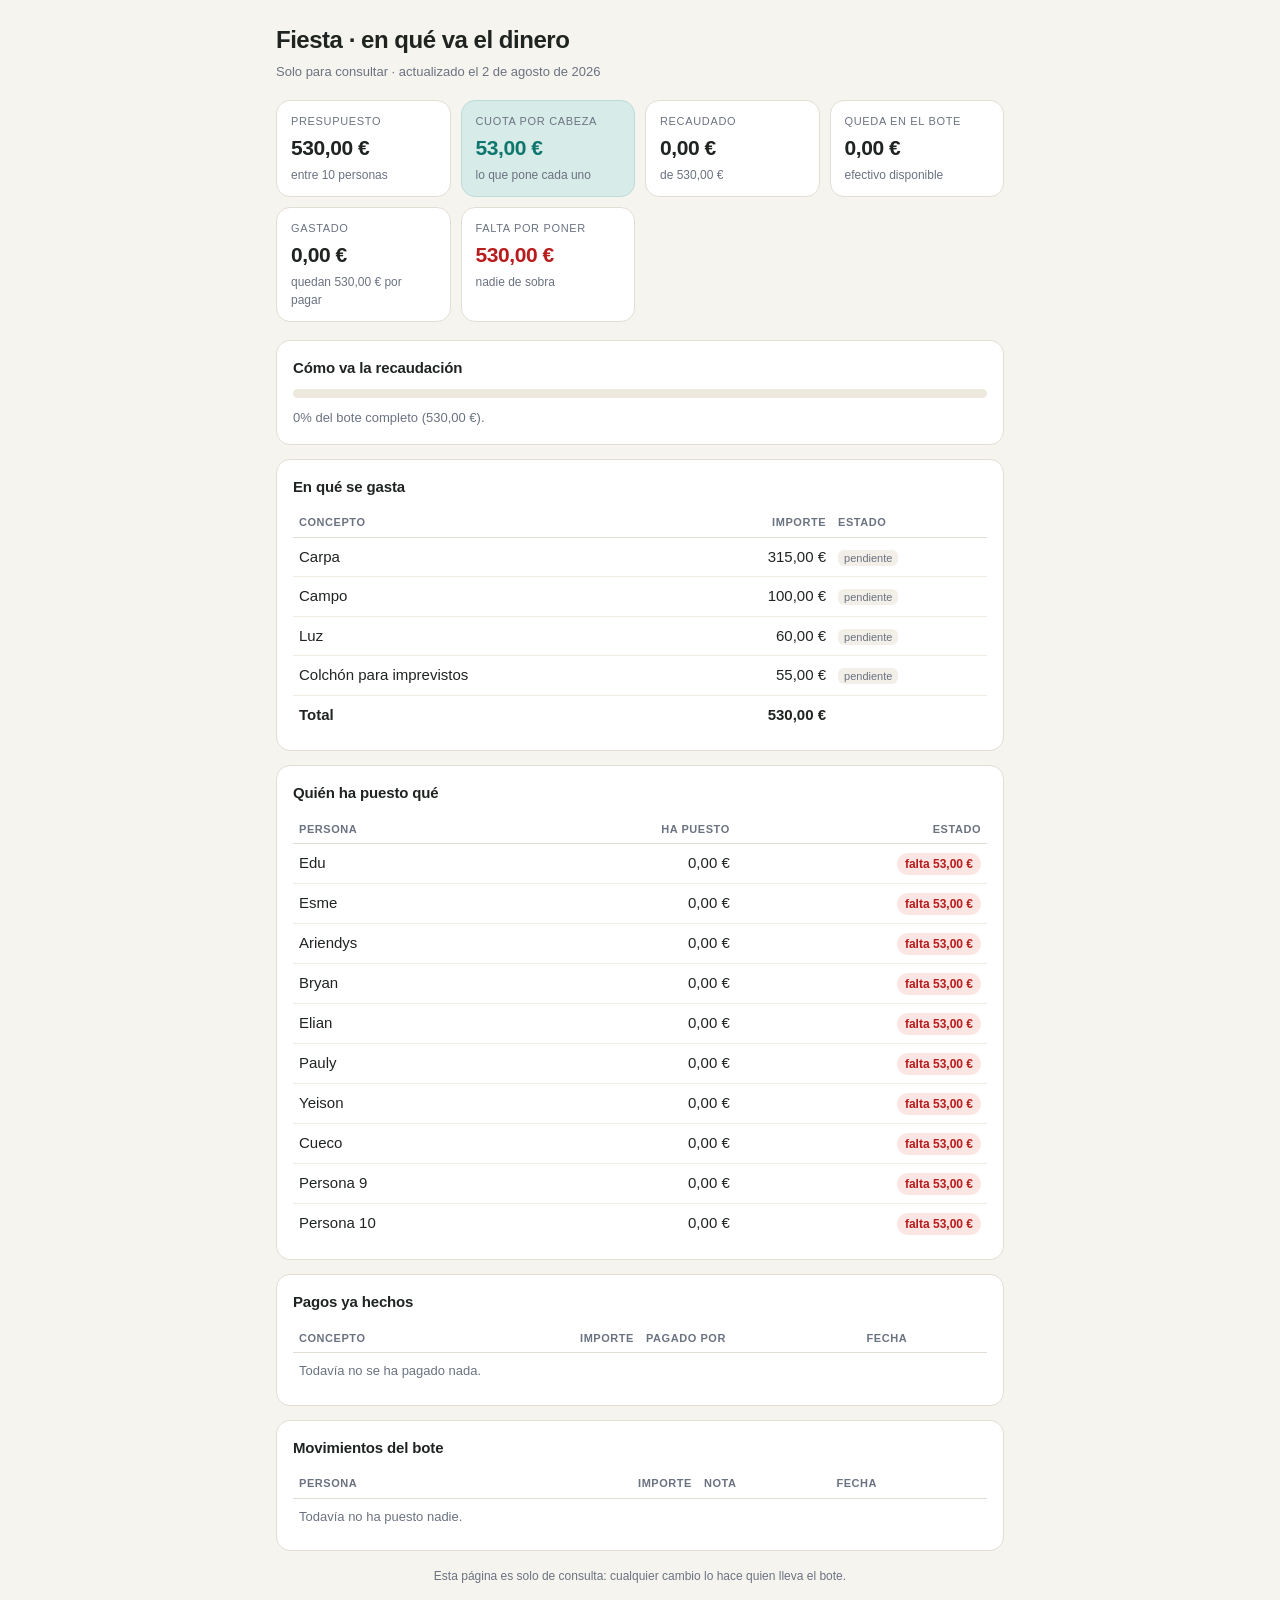
==== index.html @ ffa12d8e "Bote de la fiesta: pagina publica" ====
<!DOCTYPE html>
<html lang="es"><head><meta charset="utf-8">
<meta name="viewport" content="width=device-width, initial-scale=1">
<meta http-equiv="refresh" content="300">
<meta name="theme-color" content="#0f766e">
<title>Fiesta · en qué va el dinero</title>
<style>
:root{--bg:#f6f4ef;--card:#fff;--ink:#1f2421;--muted:#6b7280;--line:#e3ded4;--accent:#0f766e;--accent-soft:#d7ece9;
--warn:#b45309;--warn-soft:#fdf0dc;--bad:#b91c1c;--bad-soft:#fbe6e4;--good:#15803d;--good-soft:#e2f2e6}
*{box-sizing:border-box}
body{margin:0;background:var(--bg);color:var(--ink);font:15px/1.5 -apple-system,BlinkMacSystemFont,"Segoe UI",Roboto,Helvetica,Arial,sans-serif;-webkit-text-size-adjust:100%}
.wrap{max-width:760px;margin:0 auto;padding:22px 16px 60px}
h1{margin:0 0 4px;font-size:24px;letter-spacing:-.02em}
.sub{margin:0;color:var(--muted);font-size:13px}
.cards{display:grid;grid-template-columns:repeat(auto-fit,minmax(140px,1fr));gap:10px;margin:18px 0}
.stat{background:var(--card);border:1px solid var(--line);border-radius:14px;padding:12px 14px}
.stat .lbl{font-size:11px;text-transform:uppercase;letter-spacing:.06em;color:var(--muted)}
.stat .val{font-size:21px;font-weight:650;margin-top:3px;letter-spacing:-.02em;font-variant-numeric:tabular-nums}
.stat .s{font-size:12px;color:var(--muted);margin-top:2px}
.stat.hi{background:var(--accent-soft);border-color:#bcdcd7}.stat.hi .val{color:var(--accent)}
section{background:var(--card);border:1px solid var(--line);border-radius:14px;padding:16px;margin-bottom:14px}
h2{margin:0 0 10px;font-size:15px;letter-spacing:-.01em}
table{width:100%;border-collapse:collapse;font-variant-numeric:tabular-nums}
th{font-size:11px;text-transform:uppercase;letter-spacing:.05em;color:var(--muted);text-align:left;font-weight:600;padding:6px 6px;border-bottom:1px solid var(--line)}
td{padding:8px 6px;border-bottom:1px solid #f0ece4}tr:last-child td{border-bottom:none}
.num{text-align:right}.fecha{color:var(--muted);font-size:13px}
.pill{display:inline-block;padding:2px 8px;border-radius:99px;font-size:12px;font-weight:600}
.pill.ok{background:var(--good-soft);color:var(--good)}.pill.debe{background:var(--bad-soft);color:var(--bad)}
.pill.sobra{background:var(--warn-soft);color:var(--warn)}
.tag{font-size:11px;color:var(--muted);background:#f2efe8;border-radius:6px;padding:2px 6px}
.empty{color:var(--muted);font-size:13px}
.bar{height:9px;background:#eee9df;border-radius:99px;overflow:hidden;margin:4px 0 10px}
.bar > i{display:block;height:100%;background:var(--accent);border-radius:99px}
.foot{color:var(--muted);font-size:12px;text-align:center;margin-top:16px}
</style></head><body><div class="wrap">
<h1>Fiesta · en qué va el dinero</h1>
<p class="sub">Solo para consultar · actualizado el 2 de agosto de 2026</p>

<div class="cards">
  <div class="stat"><div class="lbl">Presupuesto</div><div class="val">530,00 €</div><div class="s">entre 10 personas</div></div>
  <div class="stat hi"><div class="lbl">Cuota por cabeza</div><div class="val">53,00 €</div><div class="s">lo que pone cada uno</div></div>
  <div class="stat"><div class="lbl">Recaudado</div><div class="val">0,00 €</div><div class="s">de 530,00 €</div></div>
  <div class="stat"><div class="lbl">Queda en el bote</div><div class="val">0,00 €</div><div class="s">efectivo disponible</div></div>
  <div class="stat"><div class="lbl">Gastado</div><div class="val">0,00 €</div><div class="s">quedan 530,00 € por pagar</div></div>
  <div class="stat"><div class="lbl">Falta por poner</div><div class="val" style="color:var(--bad)">530,00 €</div><div class="s">nadie de sobra</div></div>
</div>

<section>
  <h2>Cómo va la recaudación</h2>
  <div class="bar"><i style="width:0%"></i></div>
  <p class="sub">0% del bote completo (530,00 €).</p>
</section>

<section><h2>En qué se gasta</h2>
<table><thead><tr><th>Concepto</th><th class="num">Importe</th><th>Estado</th></tr></thead><tbody><tr><td>Carpa</td><td class="num">315,00 €</td><td><span class="tag">pendiente</span></td></tr><tr><td>Campo</td><td class="num">100,00 €</td><td><span class="tag">pendiente</span></td></tr><tr><td>Luz</td><td class="num">60,00 €</td><td><span class="tag">pendiente</span></td></tr><tr><td>Colchón para imprevistos</td><td class="num">55,00 €</td><td><span class="tag">pendiente</span></td></tr>
<tr><td style="font-weight:650">Total</td><td class="num" style="font-weight:650">530,00 €</td><td></td></tr></tbody></table></section>

<section><h2>Quién ha puesto qué</h2>
<table><thead><tr><th>Persona</th><th class="num">Ha puesto</th><th class="num">Estado</th></tr></thead><tbody><tr><td>Edu</td><td class="num">0,00 €</td><td class="num"><span class="pill debe">falta 53,00 €</span></td></tr><tr><td>Esme</td><td class="num">0,00 €</td><td class="num"><span class="pill debe">falta 53,00 €</span></td></tr><tr><td>Ariendys</td><td class="num">0,00 €</td><td class="num"><span class="pill debe">falta 53,00 €</span></td></tr><tr><td>Bryan</td><td class="num">0,00 €</td><td class="num"><span class="pill debe">falta 53,00 €</span></td></tr><tr><td>Elian</td><td class="num">0,00 €</td><td class="num"><span class="pill debe">falta 53,00 €</span></td></tr><tr><td>Pauly</td><td class="num">0,00 €</td><td class="num"><span class="pill debe">falta 53,00 €</span></td></tr><tr><td>Yeison</td><td class="num">0,00 €</td><td class="num"><span class="pill debe">falta 53,00 €</span></td></tr><tr><td>Cueco</td><td class="num">0,00 €</td><td class="num"><span class="pill debe">falta 53,00 €</span></td></tr><tr><td>Persona 9</td><td class="num">0,00 €</td><td class="num"><span class="pill debe">falta 53,00 €</span></td></tr><tr><td>Persona 10</td><td class="num">0,00 €</td><td class="num"><span class="pill debe">falta 53,00 €</span></td></tr></tbody></table></section>

<section><h2>Pagos ya hechos</h2>
<table><thead><tr><th>Concepto</th><th class="num">Importe</th><th>Pagado por</th><th>Fecha</th></tr></thead><tbody><tr><td colspan="4" class="empty">Todavía no se ha pagado nada.</td></tr></tbody></table></section>

<section><h2>Movimientos del bote</h2>
<table><thead><tr><th>Persona</th><th class="num">Importe</th><th>Nota</th><th>Fecha</th></tr></thead><tbody><tr><td colspan="4" class="empty">Todavía no ha puesto nadie.</td></tr></tbody></table></section>

<p class="foot">Esta página es solo de consulta: cualquier cambio lo hace quien lleva el bote.</p>
</div></body></html>
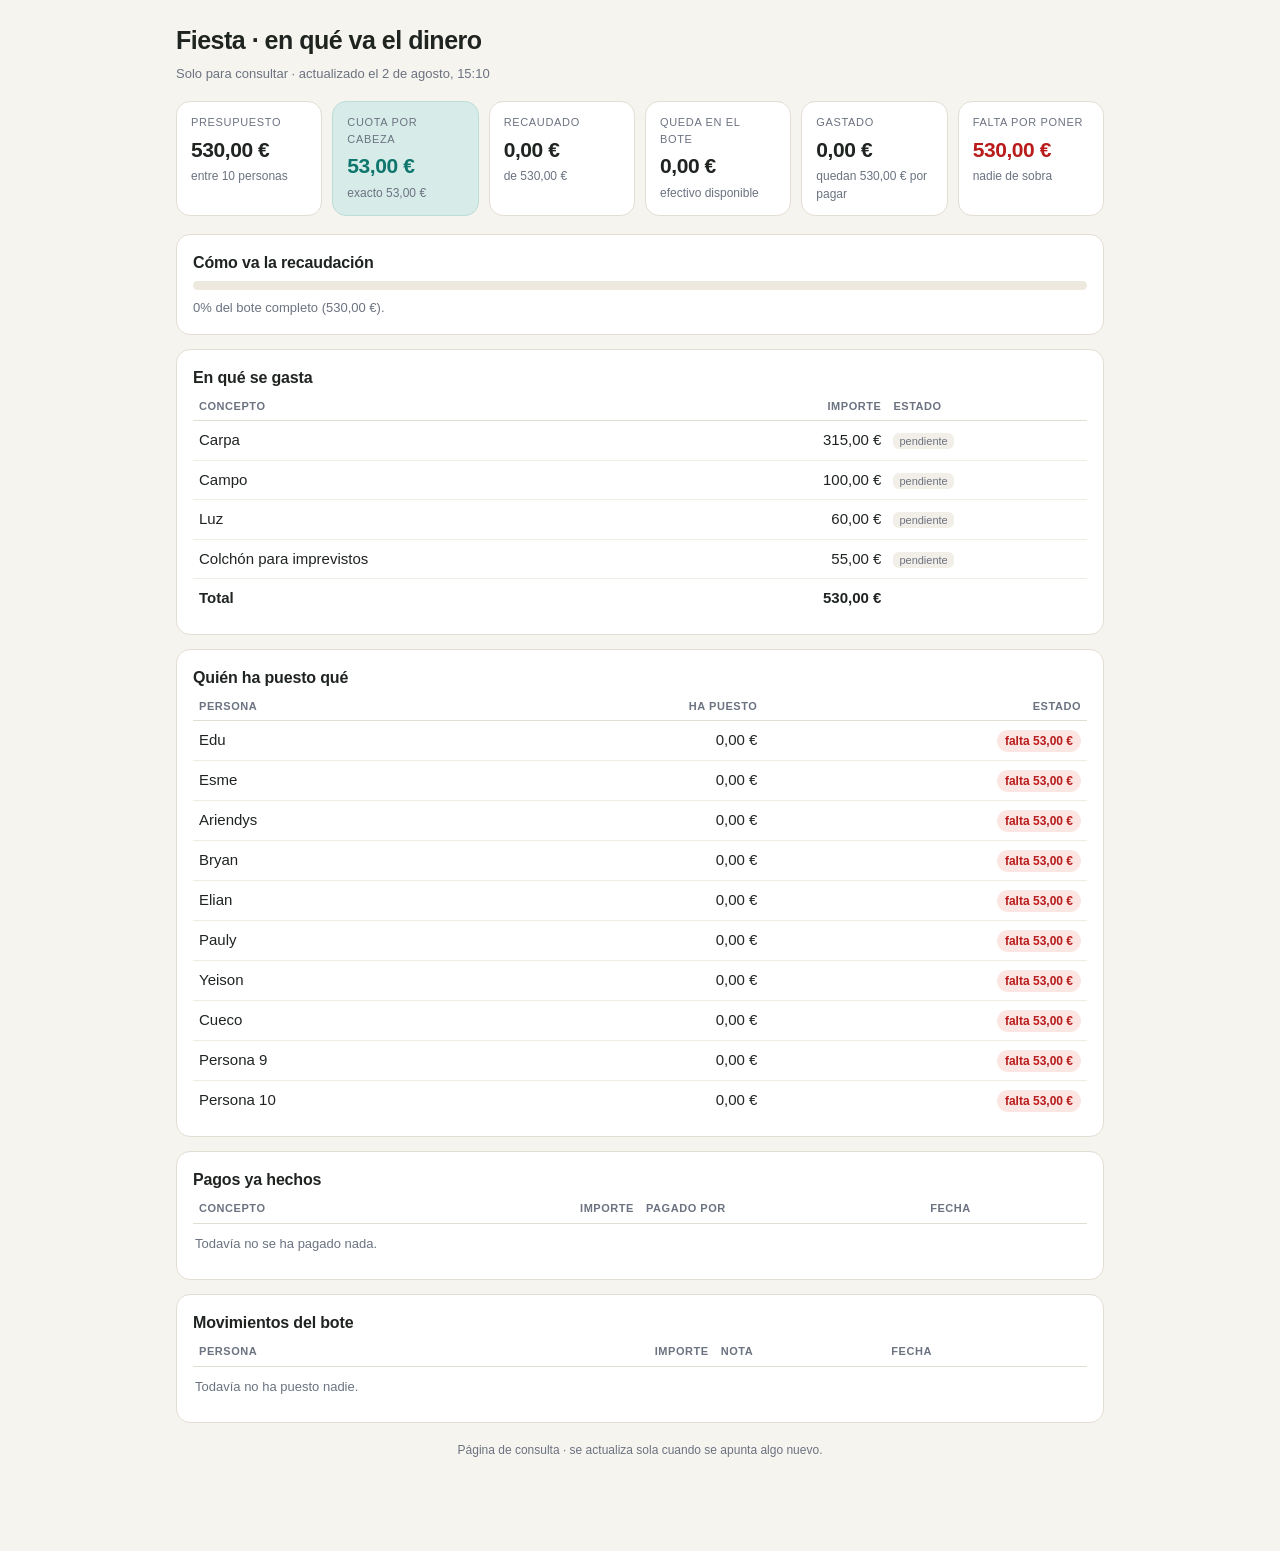
==== commit df9193bf: "Panel de control con publicacion directa + pagina publica dinamica" ====
--- a/index.html
+++ b/index.html
@@ -1,68 +1,89 @@
 <!DOCTYPE html>
-<html lang="es"><head><meta charset="utf-8">
+<html lang="es">
+<head>
+<meta charset="utf-8">
 <meta name="viewport" content="width=device-width, initial-scale=1">
-<meta http-equiv="refresh" content="300">
 <meta name="theme-color" content="#0f766e">
 <title>Fiesta · en qué va el dinero</title>
-<style>
-:root{--bg:#f6f4ef;--card:#fff;--ink:#1f2421;--muted:#6b7280;--line:#e3ded4;--accent:#0f766e;--accent-soft:#d7ece9;
---warn:#b45309;--warn-soft:#fdf0dc;--bad:#b91c1c;--bad-soft:#fbe6e4;--good:#15803d;--good-soft:#e2f2e6}
-*{box-sizing:border-box}
-body{margin:0;background:var(--bg);color:var(--ink);font:15px/1.5 -apple-system,BlinkMacSystemFont,"Segoe UI",Roboto,Helvetica,Arial,sans-serif;-webkit-text-size-adjust:100%}
-.wrap{max-width:760px;margin:0 auto;padding:22px 16px 60px}
-h1{margin:0 0 4px;font-size:24px;letter-spacing:-.02em}
-.sub{margin:0;color:var(--muted);font-size:13px}
-.cards{display:grid;grid-template-columns:repeat(auto-fit,minmax(140px,1fr));gap:10px;margin:18px 0}
-.stat{background:var(--card);border:1px solid var(--line);border-radius:14px;padding:12px 14px}
-.stat .lbl{font-size:11px;text-transform:uppercase;letter-spacing:.06em;color:var(--muted)}
-.stat .val{font-size:21px;font-weight:650;margin-top:3px;letter-spacing:-.02em;font-variant-numeric:tabular-nums}
-.stat .s{font-size:12px;color:var(--muted);margin-top:2px}
-.stat.hi{background:var(--accent-soft);border-color:#bcdcd7}.stat.hi .val{color:var(--accent)}
-section{background:var(--card);border:1px solid var(--line);border-radius:14px;padding:16px;margin-bottom:14px}
-h2{margin:0 0 10px;font-size:15px;letter-spacing:-.01em}
-table{width:100%;border-collapse:collapse;font-variant-numeric:tabular-nums}
-th{font-size:11px;text-transform:uppercase;letter-spacing:.05em;color:var(--muted);text-align:left;font-weight:600;padding:6px 6px;border-bottom:1px solid var(--line)}
-td{padding:8px 6px;border-bottom:1px solid #f0ece4}tr:last-child td{border-bottom:none}
-.num{text-align:right}.fecha{color:var(--muted);font-size:13px}
-.pill{display:inline-block;padding:2px 8px;border-radius:99px;font-size:12px;font-weight:600}
-.pill.ok{background:var(--good-soft);color:var(--good)}.pill.debe{background:var(--bad-soft);color:var(--bad)}
-.pill.sobra{background:var(--warn-soft);color:var(--warn)}
-.tag{font-size:11px;color:var(--muted);background:#f2efe8;border-radius:6px;padding:2px 6px}
-.empty{color:var(--muted);font-size:13px}
-.bar{height:9px;background:#eee9df;border-radius:99px;overflow:hidden;margin:4px 0 10px}
-.bar > i{display:block;height:100%;background:var(--accent);border-radius:99px}
-.foot{color:var(--muted);font-size:12px;text-align:center;margin-top:16px}
-</style></head><body><div class="wrap">
-<h1>Fiesta · en qué va el dinero</h1>
-<p class="sub">Solo para consultar · actualizado el 2 de agosto de 2026</p>
+<link rel="stylesheet" href="estilo.css">
+</head>
+<body>
+<div class="wrap">
+  <h1>Fiesta · en qué va el dinero</h1>
+  <p class="sub" id="cabecera">Cargando…</p>
 
-<div class="cards">
-  <div class="stat"><div class="lbl">Presupuesto</div><div class="val">530,00 €</div><div class="s">entre 10 personas</div></div>
-  <div class="stat hi"><div class="lbl">Cuota por cabeza</div><div class="val">53,00 €</div><div class="s">lo que pone cada uno</div></div>
-  <div class="stat"><div class="lbl">Recaudado</div><div class="val">0,00 €</div><div class="s">de 530,00 €</div></div>
-  <div class="stat"><div class="lbl">Queda en el bote</div><div class="val">0,00 €</div><div class="s">efectivo disponible</div></div>
-  <div class="stat"><div class="lbl">Gastado</div><div class="val">0,00 €</div><div class="s">quedan 530,00 € por pagar</div></div>
-  <div class="stat"><div class="lbl">Falta por poner</div><div class="val" style="color:var(--bad)">530,00 €</div><div class="s">nadie de sobra</div></div>
+  <div class="cards" id="cards"></div>
+
+  <section>
+    <h2>Cómo va la recaudación</h2>
+    <div class="bar"><i id="barra" style="width:0%"></i></div>
+    <p class="sub" id="pctTxt"></p>
+  </section>
+
+  <section>
+    <h2>En qué se gasta</h2>
+    <div class="tblwrap"><table id="tPresu"></table></div>
+  </section>
+
+  <section>
+    <h2>Quién ha puesto qué</h2>
+    <div class="tblwrap"><table id="tPersonas"></table></div>
+  </section>
+
+  <section>
+    <h2>Pagos ya hechos</h2>
+    <div class="tblwrap"><table id="tGastos"></table></div>
+  </section>
+
+  <section>
+    <h2>Movimientos del bote</h2>
+    <div class="tblwrap"><table id="tAport"></table></div>
+  </section>
+
+  <p class="foot">Página de consulta · se actualiza sola cuando se apunta algo nuevo.</p>
 </div>
 
-<section>
-  <h2>Cómo va la recaudación</h2>
-  <div class="bar"><i style="width:0%"></i></div>
-  <p class="sub">0% del bote completo (530,00 €).</p>
-</section>
+<script src="motor.js"></script>
+<script>
+async function pintar(){
+  let S;
+  try { S = await cargarDatos(); }
+  catch(e){ document.getElementById('cabecera').textContent = 'No se pudieron cargar los datos. Prueba a recargar.'; return; }
 
-<section><h2>En qué se gasta</h2>
-<table><thead><tr><th>Concepto</th><th class="num">Importe</th><th>Estado</th></tr></thead><tbody><tr><td>Carpa</td><td class="num">315,00 €</td><td><span class="tag">pendiente</span></td></tr><tr><td>Campo</td><td class="num">100,00 €</td><td><span class="tag">pendiente</span></td></tr><tr><td>Luz</td><td class="num">60,00 €</td><td><span class="tag">pendiente</span></td></tr><tr><td>Colchón para imprevistos</td><td class="num">55,00 €</td><td><span class="tag">pendiente</span></td></tr>
-<tr><td style="font-weight:650">Total</td><td class="num" style="font-weight:650">530,00 €</td><td></td></tr></tbody></table></section>
+  const c = calc(S);
+  document.getElementById('cabecera').textContent =
+    'Solo para consultar · actualizado el ' + fechaLegible(S.actualizado);
+  document.getElementById('cards').innerHTML = tarjetas(c);
+  document.getElementById('barra').style.width = c.pct + '%';
+  document.getElementById('pctTxt').textContent =
+    c.pct + '% del bote completo (' + eur(c.objetivo) + ').';
 
-<section><h2>Quién ha puesto qué</h2>
-<table><thead><tr><th>Persona</th><th class="num">Ha puesto</th><th class="num">Estado</th></tr></thead><tbody><tr><td>Edu</td><td class="num">0,00 €</td><td class="num"><span class="pill debe">falta 53,00 €</span></td></tr><tr><td>Esme</td><td class="num">0,00 €</td><td class="num"><span class="pill debe">falta 53,00 €</span></td></tr><tr><td>Ariendys</td><td class="num">0,00 €</td><td class="num"><span class="pill debe">falta 53,00 €</span></td></tr><tr><td>Bryan</td><td class="num">0,00 €</td><td class="num"><span class="pill debe">falta 53,00 €</span></td></tr><tr><td>Elian</td><td class="num">0,00 €</td><td class="num"><span class="pill debe">falta 53,00 €</span></td></tr><tr><td>Pauly</td><td class="num">0,00 €</td><td class="num"><span class="pill debe">falta 53,00 €</span></td></tr><tr><td>Yeison</td><td class="num">0,00 €</td><td class="num"><span class="pill debe">falta 53,00 €</span></td></tr><tr><td>Cueco</td><td class="num">0,00 €</td><td class="num"><span class="pill debe">falta 53,00 €</span></td></tr><tr><td>Persona 9</td><td class="num">0,00 €</td><td class="num"><span class="pill debe">falta 53,00 €</span></td></tr><tr><td>Persona 10</td><td class="num">0,00 €</td><td class="num"><span class="pill debe">falta 53,00 €</span></td></tr></tbody></table></section>
+  document.getElementById('tPresu').innerHTML =
+    `<thead><tr><th>Concepto</th><th class="num">Importe</th><th>Estado</th></tr></thead><tbody>` +
+    S.presupuesto.map(p => `<tr><td>${esc(p.concepto)}</td><td class="num">${eur(p.importe)}</td><td>${estadoConcepto(S, p.concepto, p.importe)}</td></tr>`).join('') +
+    `<tr><td style="font-weight:650">Total</td><td class="num" style="font-weight:650">${eur(c.totalPresu)}</td><td></td></tr></tbody>`;
 
-<section><h2>Pagos ya hechos</h2>
-<table><thead><tr><th>Concepto</th><th class="num">Importe</th><th>Pagado por</th><th>Fecha</th></tr></thead><tbody><tr><td colspan="4" class="empty">Todavía no se ha pagado nada.</td></tr></tbody></table></section>
+  document.getElementById('tPersonas').innerHTML =
+    `<thead><tr><th>Persona</th><th class="num">Ha puesto</th><th class="num">Estado</th></tr></thead><tbody>` +
+    c.porPersona.map(p => `<tr><td>${esc(p.nombre)}</td><td class="num">${eur(p.total)}${p.adelantado ? ` <span class="tag">${eur(p.adelantado)} adelantados</span>` : ''}</td><td class="num">${pill(p.saldo)}</td></tr>`).join('') +
+    `</tbody>`;
 
-<section><h2>Movimientos del bote</h2>
-<table><thead><tr><th>Persona</th><th class="num">Importe</th><th>Nota</th><th>Fecha</th></tr></thead><tbody><tr><td colspan="4" class="empty">Todavía no ha puesto nadie.</td></tr></tbody></table></section>
+  document.getElementById('tGastos').innerHTML =
+    `<thead><tr><th>Concepto</th><th class="num">Importe</th><th>Pagado por</th><th>Fecha</th></tr></thead><tbody>` +
+    (S.gastos.length ? [...S.gastos].reverse().map(g =>
+      `<tr><td>${esc(g.concepto)}</td><td class="num">${eur(g.importe)}</td><td>${g.pagador==='bote' ? '<span class="tag">bote</span>' : esc(nombreDe(S,g.pagador)) + ' <span class="tag">adelanto</span>'}</td><td class="fecha">${esc(g.fecha||'')}</td></tr>`
+    ).join('') : `<tr><td colspan="4" class="empty">Todavía no se ha pagado nada.</td></tr>`) + `</tbody>`;
 
-<p class="foot">Esta página es solo de consulta: cualquier cambio lo hace quien lleva el bote.</p>
-</div></body></html>+  document.getElementById('tAport').innerHTML =
+    `<thead><tr><th>Persona</th><th class="num">Importe</th><th>Nota</th><th>Fecha</th></tr></thead><tbody>` +
+    (S.aportaciones.length ? [...S.aportaciones].reverse().map(a =>
+      `<tr><td>${esc(nombreDe(S,a.personaId))}</td><td class="num" style="color:${a.importe<0?'var(--warn)':'inherit'}">${eur(a.importe)}</td><td class="fecha">${esc(a.nota||'')}</td><td class="fecha">${esc(a.fecha||'')}</td></tr>`
+    ).join('') : `<tr><td colspan="4" class="empty">Todavía no ha puesto nadie.</td></tr>`) + `</tbody>`;
+}
+
+pintar();
+setInterval(pintar, 120000);
+document.addEventListener('visibilitychange', () => { if (!document.hidden) pintar(); });
+</script>
+</body>
+</html>
--- a/estilo.css
+++ b/estilo.css
@@ -0,0 +1,58 @@
+:root{
+  --bg:#f6f4ef; --card:#fff; --ink:#1f2421; --muted:#6b7280; --line:#e3ded4;
+  --accent:#0f766e; --accent-soft:#d7ece9; --warn:#b45309; --warn-soft:#fdf0dc;
+  --bad:#b91c1c; --bad-soft:#fbe6e4; --good:#15803d; --good-soft:#e2f2e6; --radius:14px;
+}
+*{box-sizing:border-box}
+body{margin:0;background:var(--bg);color:var(--ink);
+  font:15px/1.5 -apple-system,BlinkMacSystemFont,"Segoe UI",Roboto,Helvetica,Arial,sans-serif;
+  -webkit-text-size-adjust:100%}
+.wrap{max-width:960px;margin:0 auto;padding:22px 16px 80px}
+h1{margin:0 0 4px;font-size:25px;letter-spacing:-.02em}
+.sub{margin:0;color:var(--muted);font-size:13px}
+.cards{display:grid;grid-template-columns:repeat(auto-fit,minmax(145px,1fr));gap:10px;margin:18px 0}
+.stat{background:var(--card);border:1px solid var(--line);border-radius:var(--radius);padding:12px 14px}
+.stat .lbl{font-size:11px;text-transform:uppercase;letter-spacing:.06em;color:var(--muted)}
+.stat .val{font-size:21px;font-weight:650;margin-top:3px;letter-spacing:-.02em;font-variant-numeric:tabular-nums}
+.stat .s{font-size:12px;color:var(--muted);margin-top:2px}
+.stat.hi{background:var(--accent-soft);border-color:#bcdcd7}.stat.hi .val{color:var(--accent)}
+section{background:var(--card);border:1px solid var(--line);border-radius:var(--radius);padding:16px;margin-bottom:14px}
+h2{margin:0 0 2px;font-size:16px;letter-spacing:-.01em}
+.hint{margin:0 0 12px;font-size:13px;color:var(--muted)}
+table{width:100%;border-collapse:collapse;font-variant-numeric:tabular-nums}
+th{font-size:11px;text-transform:uppercase;letter-spacing:.05em;color:var(--muted);text-align:left;font-weight:600;padding:6px 6px;border-bottom:1px solid var(--line)}
+td{padding:8px 6px;border-bottom:1px solid #f0ece4;vertical-align:middle}
+tr:last-child td{border-bottom:none}
+.num{text-align:right}.fecha{color:var(--muted);font-size:13px}
+.tblwrap{overflow-x:auto;-webkit-overflow-scrolling:touch}
+.pill{display:inline-block;padding:2px 8px;border-radius:99px;font-size:12px;font-weight:600;white-space:nowrap}
+.pill.ok{background:var(--good-soft);color:var(--good)}
+.pill.debe{background:var(--bad-soft);color:var(--bad)}
+.pill.sobra{background:var(--warn-soft);color:var(--warn)}
+.tag{font-size:11px;color:var(--muted);background:#f2efe8;border-radius:6px;padding:2px 6px;white-space:nowrap}
+.empty{color:var(--muted);font-size:13px;padding:10px 2px}
+.bar{height:9px;background:#eee9df;border-radius:99px;overflow:hidden;margin:6px 0 8px}
+.bar>i{display:block;height:100%;background:var(--accent);border-radius:99px;transition:width .4s}
+.foot{color:var(--muted);font-size:12px;text-align:center;margin-top:18px}
+input,select,button,textarea{font:inherit;color:inherit}
+input[type=text],input[type=number],input[type=password],select{
+  background:#fbfaf7;border:1px solid var(--line);border-radius:9px;padding:7px 9px;width:100%;min-width:0}
+input:focus,select:focus{outline:2px solid var(--accent-soft);border-color:var(--accent)}
+.cell-in{background:transparent;border:1px solid transparent;border-radius:7px;padding:5px 6px;width:100%}
+.cell-in:hover{border-color:var(--line)}
+.cell-in:focus{background:#fbfaf7;border-color:var(--accent)}
+.btn{background:var(--accent);color:#fff;border:none;border-radius:9px;padding:8px 14px;font-weight:600;cursor:pointer}
+.btn:hover{filter:brightness(1.08)}
+.btn:disabled{opacity:.5;cursor:default}
+.btn.ghost{background:transparent;color:var(--accent);border:1px solid var(--line)}
+.btn.sm{padding:5px 10px;font-size:13px;border-radius:8px}
+.x{background:none;border:none;color:var(--muted);cursor:pointer;font-size:16px;line-height:1;padding:4px 6px;border-radius:6px}
+.x:hover{color:var(--bad);background:var(--bad-soft)}
+.form{display:grid;gap:8px;grid-template-columns:1.2fr 1fr 1.4fr auto;align-items:center;margin-bottom:12px}
+.form.g3{grid-template-columns:1.4fr 1fr auto}
+@media(max-width:640px){.form,.form.g3{grid-template-columns:1fr 1fr}.form .full{grid-column:1/-1}}
+.row{display:flex;gap:10px;align-items:center;flex-wrap:wrap}
+.spacer{flex:1}
+.bar-pub{position:sticky;top:0;z-index:9;background:var(--card);border:1px solid var(--line);border-radius:var(--radius);padding:10px 14px;margin-bottom:14px;display:flex;gap:10px;align-items:center;flex-wrap:wrap}
+.dot{width:9px;height:9px;border-radius:99px;background:var(--good);display:inline-block}
+.dot.pend{background:var(--warn)}
